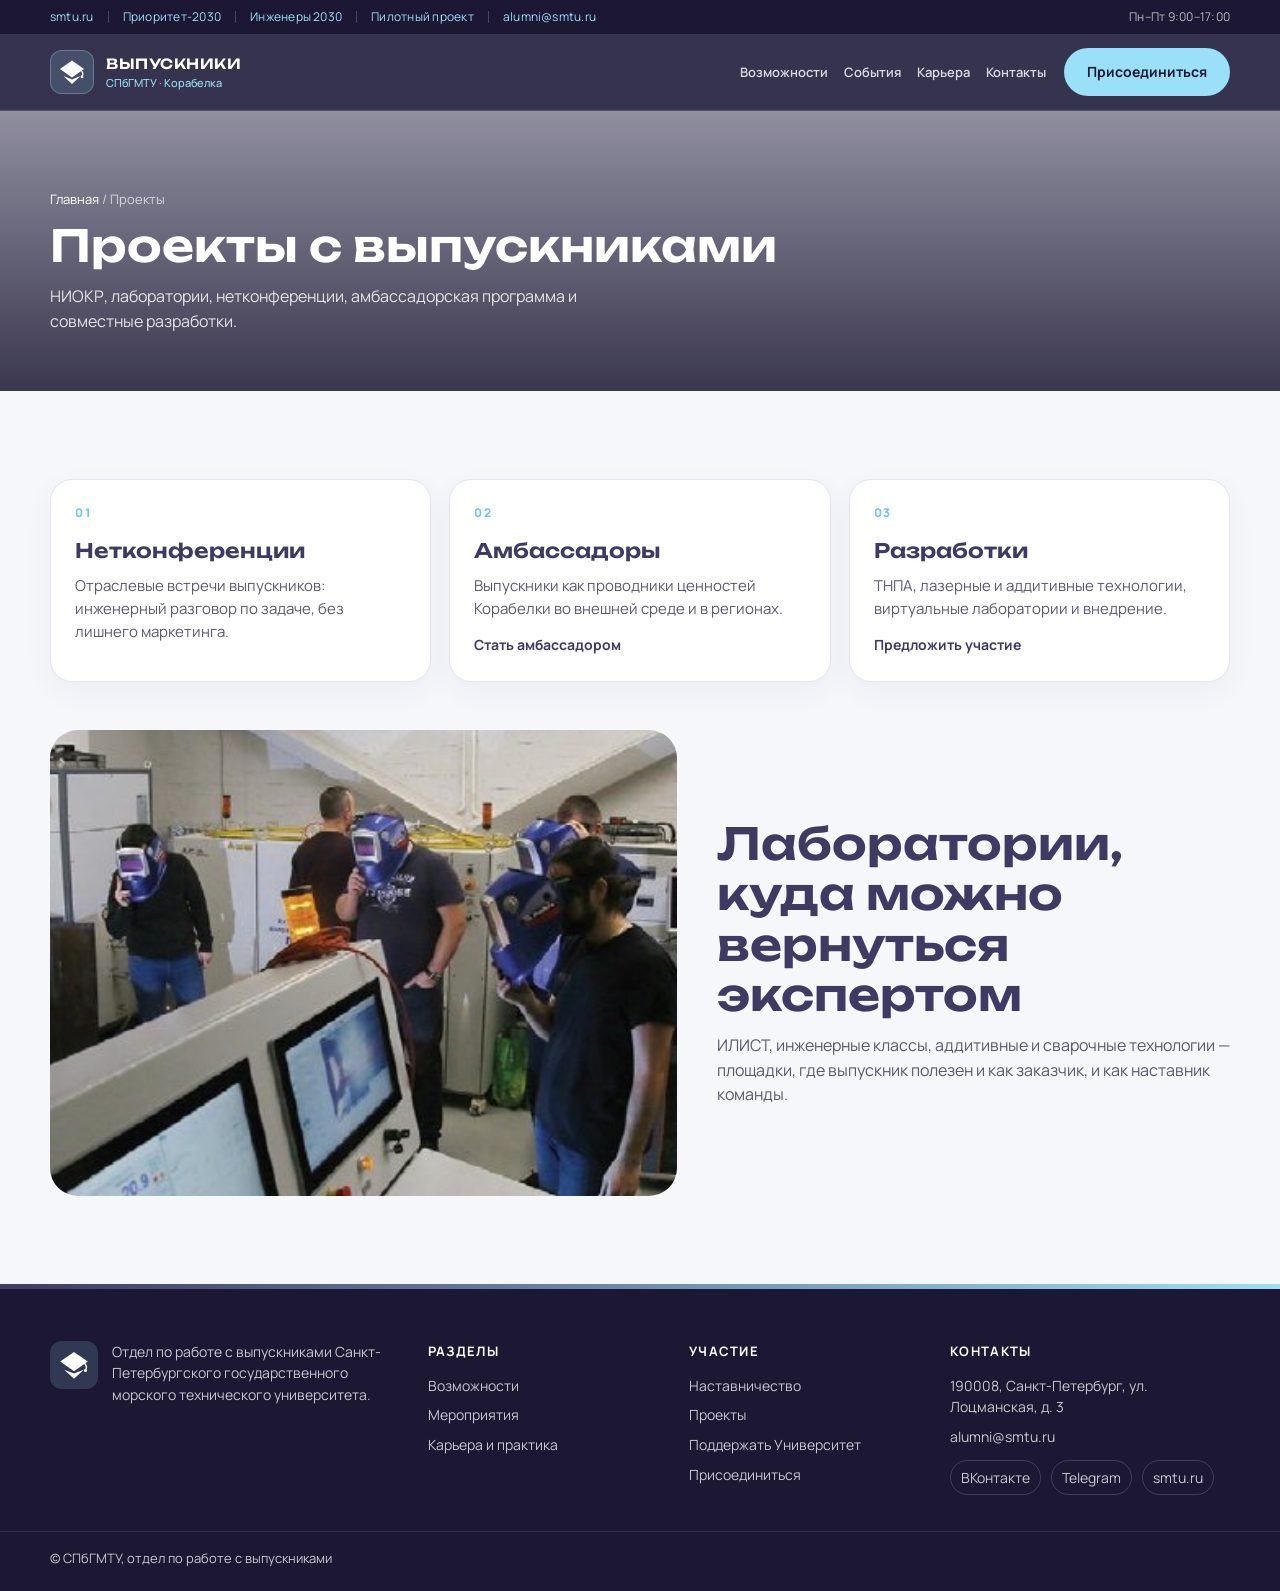
==== projects.html @ 7642f82c "Initial commit" ====
<!DOCTYPE html>
<html lang="ru">
<head>
  <meta charset="UTF-8">
  <meta name="viewport" content="width=device-width, initial-scale=1.0">
  <title>Проекты и разработки — Выпускники СПбГМТУ</title>
  <link rel="icon" href="img/favicon.png">
  <link rel="preconnect" href="https://fonts.googleapis.com">
  <link rel="preconnect" href="https://fonts.gstatic.com" crossorigin>
  <link href="https://fonts.googleapis.com/css2?family=Manrope:wght@400;500;600;700;800&family=Unbounded:wght@500;600&display=swap" rel="stylesheet">
  <link rel="stylesheet" href="css/style.css">
</head>
<body data-page="projects">
  <main>
    <section class="page-hero" style="--page-image:url('img/rnd.jpg')">
      <div class="container">
        <div class="crumbs"><a href="index.html">Главная</a> / Проекты</div>
        <h1>Проекты с выпускниками</h1>
        <p>НИОКР, лаборатории, нетконференции, амбассадорская программа и совместные разработки.</p>
      </div>
    </section>
    <section class="section">
      <div class="container grid-3">
        <article class="card"><div class="card__num">01</div><h3>Нетконференции</h3><p>Отраслевые встречи выпускников: инженерный разговор по задаче, без лишнего маркетинга.</p></article>
        <article class="card"><div class="card__num">02</div><h3>Амбассадоры</h3><p>Выпускники как проводники ценностей Корабелки во внешней среде и в регионах.</p><a class="more" data-form="ambassador" href="#">Стать амбассадором</a></article>
        <article class="card"><div class="card__num">03</div><h3>Разработки</h3><p>ТНПА, лазерные и аддитивные технологии, виртуальные лаборатории и внедрение.</p><a class="more" data-form="project" href="#">Предложить участие</a></article>
      </div>
      <div class="container split" style="margin-top:48px">
        <img src="img/lab-weld.jpg" alt="Лаборатория лазерных и сварочных технологий">
        <div>
          <h2 class="display" style="margin-bottom:12px">Лаборатории, куда можно вернуться экспертом</h2>
          <p style="color:var(--muted)">ИЛИСТ, инженерные классы, аддитивные и сварочные технологии — площадки, где выпускник полезен и как заказчик, и как наставник команды.</p>
        </div>
      </div>
    </section>
  </main>
  <script src="js/config.js"></script>
  <script src="js/layout.js"></script>
  <script src="js/main.js"></script>
</body>
</html>
---- css/style.css ----
:root {
  --navy: #3f3a64;
  --navy-deep: #2a2745;
  --navy-ink: #1c1833;
  --cyan: #99e0f8;
  --cyan-deep: #6ec9e8;
  --paper: #f6f7fb;
  --ice: #eef6fb;
  --white: #ffffff;
  --ink: #1c1a2e;
  --muted: #5b5870;
  --line: #e3e5ef;
  --shadow: 0 18px 50px rgba(63, 58, 100, 0.14);
  --radius: 22px;
  --header: 76px;
  --font: "Manrope", system-ui, sans-serif;
  --display: "Unbounded", "Manrope", sans-serif;
}

*,
*::before,
*::after { box-sizing: border-box; margin: 0; padding: 0; }

html { scroll-behavior: smooth; }

body {
  font-family: var(--font);
  color: var(--ink);
  background: var(--paper);
  line-height: 1.55;
  min-height: 100vh;
}

img { max-width: 100%; display: block; }
a { color: inherit; text-decoration: none; }
button { font-family: inherit; }
.container { width: min(1180px, calc(100% - 32px)); margin-inline: auto; }

.header {
  position: sticky;
  top: 0;
  z-index: 50;
  color: #fff;
  background: rgba(42, 39, 69, 0.94);
  backdrop-filter: blur(16px);
  border-bottom: 1px solid rgba(153, 224, 248, 0.18);
}
.topbar {
  display: flex;
  align-items: center;
  gap: 14px;
  min-height: 34px;
  font-size: 12px;
  letter-spacing: .02em;
  color: rgba(255,255,255,.7);
  background: var(--navy-ink);
}
.topbar a { color: var(--cyan); }
.topbar__inner {
  display: flex;
  align-items: center;
  flex-wrap: wrap;
  gap: 10px 14px;
  min-height: 34px;
  padding: 4px 0;
}
.topbar__sep { width: 1px; height: 12px; background: rgba(255,255,255,.2); }
.topbar__muted { margin-left: auto; }

.header__row {
  position: relative;
  min-height: var(--header);
  display: flex;
  align-items: center;
  gap: 18px;
}
.brand {
  display: flex;
  align-items: center;
  gap: 12px;
  flex-shrink: 0;
}
.brand img {
  height: 44px;
  width: 44px;
  padding: 7px;
  background: rgba(153, 224, 248, .16);
  border: 1px solid rgba(153, 224, 248, .32);
  border-radius: 12px;
}
.brand strong {
  display: block;
  font-family: var(--display);
  font-size: 14px;
  font-weight: 600;
  letter-spacing: .04em;
  text-transform: uppercase;
}
.brand small {
  display: block;
  color: var(--cyan);
  font-size: 11px;
  font-weight: 500;
}

.nav {
  display: flex;
  gap: 16px;
  margin-left: auto;
  flex-wrap: nowrap;
}
.nav__link {
  font-size: 13px;
  font-weight: 600;
  color: rgba(255,255,255,.82);
  padding: 8px 0;
  position: relative;
  white-space: nowrap;
}
.nav__link:hover,
.nav__link.is-active { color: var(--cyan); }
.nav__link.is-active::after {
  content: "";
  position: absolute;
  left: 0; right: 0; bottom: 2px;
  height: 2px;
  background: var(--cyan);
  border-radius: 2px;
}

.header__cta { display: flex; align-items: center; gap: 10px; }
.burger {
  display: none;
  width: 44px; height: 44px;
  border: 1px solid rgba(255,255,255,.28);
  background: transparent;
  border-radius: 12px;
  flex-direction: column;
  justify-content: center;
  align-items: center;
  gap: 5px;
  cursor: pointer;
}
.burger span { display: block; width: 18px; height: 2px; background: #fff; }

.btn {
  display: inline-flex;
  align-items: center;
  justify-content: center;
  gap: 8px;
  min-height: 48px;
  padding: 0 22px;
  border-radius: 999px;
  font-weight: 700;
  font-size: 14px;
  border: 1px solid transparent;
  cursor: pointer;
  transition: .2s ease;
  text-align: center;
}
.btn--primary {
  background: var(--navy);
  color: #fff;
  box-shadow: 0 10px 24px rgba(63, 58, 100, .28);
}
.btn--primary:hover { background: var(--navy-deep); }
.btn--cyan {
  background: var(--cyan);
  color: var(--navy-ink);
}
.btn--cyan:hover { background: #b7ebfb; }
.btn--ghost {
  background: transparent;
  color: #fff;
  border-color: rgba(255,255,255,.4);
}
.btn--ghost:hover { border-color: var(--cyan); color: var(--cyan); }
.btn--line {
  background: #fff;
  color: var(--navy);
  border-color: var(--line);
}
.btn--line:hover { border-color: var(--navy); }
.btn--lg { min-height: 54px; padding: 0 26px; font-size: 15px; }

.hero {
  position: relative;
  min-height: calc(100vh - 110px);
  color: #fff;
  overflow: hidden;
  display: grid;
  align-items: end;
  background: var(--navy-ink) center/cover no-repeat;
}
.hero::before {
  content: "";
  position: absolute; inset: 0;
  background:
    linear-gradient(180deg, rgba(28,24,51,.2) 0%, rgba(28,24,51,.55) 46%, rgba(28,24,51,.92) 100%),
    linear-gradient(90deg, rgba(42,39,69,.72), transparent 62%);
}
.hero::after {
  content: "";
  position: absolute;
  inset: auto -10% -18% auto;
  width: 52vw;
  height: 52vw;
  max-width: 640px;
  max-height: 640px;
  border: 1px solid rgba(153,224,248,.18);
  border-radius: 50%;
  pointer-events: none;
}
.hero__inner {
  position: relative;
  z-index: 1;
  padding: 56px 0 64px;
}
.kicker {
  display: inline-flex;
  align-items: center;
  gap: 10px;
  letter-spacing: .18em;
  text-transform: uppercase;
  font-size: 11px;
  font-weight: 700;
  color: var(--cyan);
  margin-bottom: 18px;
}
.kicker::before {
  content: "";
  width: 28px; height: 2px; background: currentColor;
}
.hero h1 {
  font-family: var(--display);
  font-size: clamp(38px, 6.4vw, 76px);
  line-height: 1.05;
  font-weight: 600;
  max-width: 12ch;
  margin-bottom: 18px;
}
.hero p {
  max-width: 54ch;
  font-size: 18px;
  color: rgba(255,255,255,.86);
  margin-bottom: 28px;
}
.hero__actions { display: flex; flex-wrap: wrap; gap: 12px; margin-bottom: 40px; }
.stats {
  display: grid;
  grid-template-columns: repeat(4, 1fr);
  gap: 18px;
  border-top: 1px solid rgba(153, 224, 248, .22);
  padding-top: 22px;
}
.stats b {
  display: block;
  font-family: var(--display);
  font-size: 28px;
  color: var(--cyan);
}
.stats span { color: rgba(255,255,255,.68); font-size: 13px; }

.section { padding: 88px 0; }
.section--ice { background: var(--ice); }
.section--navy { background: var(--navy); color: #fff; }
.section__head { margin-bottom: 36px; max-width: 720px; }
.section__head h2,
.page-hero h1,
.display {
  font-family: var(--display);
  font-size: clamp(28px, 4vw, 44px);
  line-height: 1.15;
  font-weight: 600;
  color: var(--navy);
}
.section--navy h2,
.section--navy .display { color: #fff; }
.section__head p { color: var(--muted); margin-top: 12px; font-size: 17px; }

.grid-3 { display: grid; grid-template-columns: repeat(3, 1fr); gap: 18px; }
.grid-2 { display: grid; grid-template-columns: repeat(2, 1fr); gap: 18px; }
.grid-4 { display: grid; grid-template-columns: repeat(4, 1fr); gap: 16px; }

.card {
  background: #fff;
  border: 1px solid var(--line);
  border-radius: var(--radius);
  padding: 24px;
  box-shadow: 0 10px 28px rgba(63, 58, 100, .05);
  transition: .22s ease;
}
.card:hover { transform: translateY(-4px); box-shadow: var(--shadow); }
.card__num {
  font-size: 12px;
  font-weight: 800;
  letter-spacing: .14em;
  color: var(--cyan-deep);
  margin-bottom: 12px;
}
.card h3 {
  font-family: var(--display);
  font-size: 20px;
  margin-bottom: 8px;
  color: var(--navy);
  font-weight: 600;
}
.card p { color: var(--muted); font-size: 15px; }
.more {
  display: inline-block;
  margin-top: 14px;
  font-weight: 700;
  font-size: 14px;
  color: var(--navy);
}

.role {
  display: flex;
  gap: 16px;
  align-items: flex-start;
  color: inherit;
}
.role__icon {
  width: 46px; height: 46px; flex-shrink: 0;
  border-radius: 14px;
  background: linear-gradient(180deg, #e8f8fe, #c8eefb);
  color: var(--navy);
  display: grid; place-items: center;
  font-weight: 800;
  font-size: 13px;
}
.role.is-highlighted { outline: 2px solid var(--cyan); }

.twin {
  display: grid;
  grid-template-columns: 1fr 1fr;
  gap: 18px;
}
.twin__col {
  border-radius: 28px;
  padding: 36px;
  min-height: 420px;
}
.twin__col--dark {
  background:
    linear-gradient(180deg, rgba(42,39,69,.55), rgba(28,24,51,.9)),
    url("../img/rnd.jpg") center/cover;
  color: #fff;
}
.twin__col--light {
  background:
    linear-gradient(180deg, rgba(255,255,255,.9), rgba(238,246,251,.95)),
    url("../img/community.jpg") center/cover;
}
.twin h3 {
  font-family: var(--display);
  font-size: 30px;
  margin: 10px 0 18px;
}
.twin ul { list-style: none; display: grid; gap: 10px; }
.twin li {
  padding: 0;
  border-radius: 14px;
  background: rgba(255,255,255,.08);
  font-weight: 600;
}
.twin li a {
  display: block;
  padding: 12px 14px;
  color: inherit;
  border-radius: 14px;
  transition: .2s ease;
}
.twin__col--dark li a:hover {
  background: rgba(153, 224, 248, .18);
  color: var(--cyan);
}
.twin__col--light li {
  background: rgba(63,58,100,.06);
  color: var(--navy);
}
.twin__col--light li a:hover {
  background: rgba(63, 58, 100, .12);
}
.twin__col--light h3 { color: var(--navy); }

.photo-card {
  position: relative;
  min-height: 250px;
  border-radius: var(--radius);
  overflow: hidden;
  color: #fff;
  display: flex;
  align-items: flex-end;
  padding: 22px;
  background: center/cover no-repeat;
}
.photo-card::after {
  content: "";
  position: absolute; inset: 0;
  background: linear-gradient(180deg, transparent, rgba(28,24,51,.86));
}
.photo-card span, .photo-card strong { position: relative; z-index: 1; }
.photo-card strong { display: block; font-family: var(--display); font-size: 20px; }

.story { overflow: hidden; padding: 0; }
.story img { width: 100%; height: 210px; object-fit: cover; }
.story__body { padding: 20px; }
.tag {
  display: inline-block;
  background: rgba(153, 224, 248, .28);
  color: var(--navy);
  font-size: 12px;
  font-weight: 700;
  padding: 4px 10px;
  border-radius: 999px;
  margin-bottom: 10px;
}

.event {
  display: grid;
  grid-template-columns: 88px 1fr auto;
  gap: 18px;
  align-items: center;
}
.event + .event { margin-top: 12px; }
.event__date {
  background: var(--navy);
  color: #fff;
  border-radius: 16px;
  text-align: center;
  padding: 12px 6px;
}
.event__date b {
  display: block;
  font-family: var(--display);
  font-size: 26px;
  color: var(--cyan);
}
.event__date span { font-size: 12px; opacity: .8; }

.cta {
  display: grid;
  grid-template-columns: 1.25fr .75fr;
  overflow: hidden;
  background: var(--navy);
  color: #fff;
  border-radius: 28px;
}
.cta__text { padding: 42px; }
.cta h2 { color: #fff; font-family: var(--display); font-size: 32px; margin: 8px 0 12px; }
.cta p { color: rgba(255,255,255,.78); margin-bottom: 22px; }
.cta img { width: 100%; height: 100%; object-fit: cover; min-height: 280px; }

.page-hero {
  background:
    linear-gradient(180deg, rgba(42,39,69,.5), rgba(28,24,51,.86)),
    var(--page-image, url("../img/congress.jpg")) center/cover no-repeat;
  color: #fff;
  padding: 78px 0 58px;
}
.crumbs { color: rgba(255,255,255,.7); font-size: 13px; margin-bottom: 12px; }
.crumbs a { color: #fff; }
.page-hero h1 { color: #fff; }
.page-hero p { margin-top: 12px; max-width: 62ch; color: rgba(255,255,255,.84); }

.split {
  display: grid;
  grid-template-columns: 1.1fr .9fr;
  gap: 40px;
  align-items: center;
}
.split img {
  width: 100%;
  border-radius: 28px;
  min-height: 320px;
  object-fit: cover;
}

.faq details {
  background: #fff;
  border: 1px solid var(--line);
  border-radius: 16px;
  padding: 16px 18px;
  margin-bottom: 10px;
}
.faq summary { cursor: pointer; font-weight: 700; color: var(--navy); }
.faq p { margin-top: 8px; color: var(--muted); }

.footer { background: var(--navy-ink); color: rgba(255,255,255,.76); }
.footer__accent { height: 5px; background: linear-gradient(90deg, var(--navy), var(--cyan)); }
.footer__grid {
  display: grid;
  grid-template-columns: 1.5fr 1fr 1fr 1.2fr;
  gap: 28px;
  padding: 52px 0 28px;
}
.footer h3 {
  color: #fff;
  font-size: 13px;
  margin-bottom: 14px;
  letter-spacing: .1em;
  text-transform: uppercase;
}
.footer a, .footer p { display: block; margin-bottom: 8px; font-size: 14px; }
.footer a:hover { color: var(--cyan); }
.footer__brand { display: flex; gap: 14px; }
.footer__brand img {
  height: 48px;
  width: 48px;
  padding: 8px;
  background: rgba(153, 224, 248, .16);
  border-radius: 12px;
}
.footer__copy {
  border-top: 1px solid rgba(255,255,255,.1);
  padding: 16px 0 22px;
  font-size: 13px;
}
.social { display: flex; gap: 10px; flex-wrap: wrap; margin-top: 12px; }
.social a {
  border: 1px solid rgba(255,255,255,.16);
  padding: 6px 10px;
  border-radius: 999px;
}

.contact-map {
  border-radius: 24px;
  overflow: hidden;
  min-height: 320px;
  border: 1px solid var(--line);
}
.contact-map iframe { width: 100%; height: 380px; border: 0; }

.note {
  margin-top: 14px;
  font-size: 13px;
  color: var(--muted);
}

@media (max-width: 1100px) {
  .nav {
    display: none;
    position: absolute;
    left: 16px; right: 16px; top: calc(100% + 8px);
    background: #fff;
    border-radius: 16px;
    padding: 12px;
    flex-direction: column;
    box-shadow: var(--shadow);
    z-index: 60;
  }
  .nav.is-open { display: flex; }
  .nav.is-open .nav__link { color: var(--navy); }
  .burger { display: flex; }
}

@media (max-width: 980px) {
  .stats { grid-template-columns: 1fr 1fr; }
  .grid-3, .grid-4, .grid-2, .split, .cta, .footer__grid, .event, .twin {
    grid-template-columns: 1fr;
  }
  .brand small { display: none; }
  .hero { min-height: 86vh; align-items: center; }
  .topbar__muted { display: none; }
}

@media (max-width: 560px) {
  .header__cta .btn { display: none; }
  .stats { grid-template-columns: 1fr; }
  .hero__actions { flex-direction: column; align-items: stretch; }
}
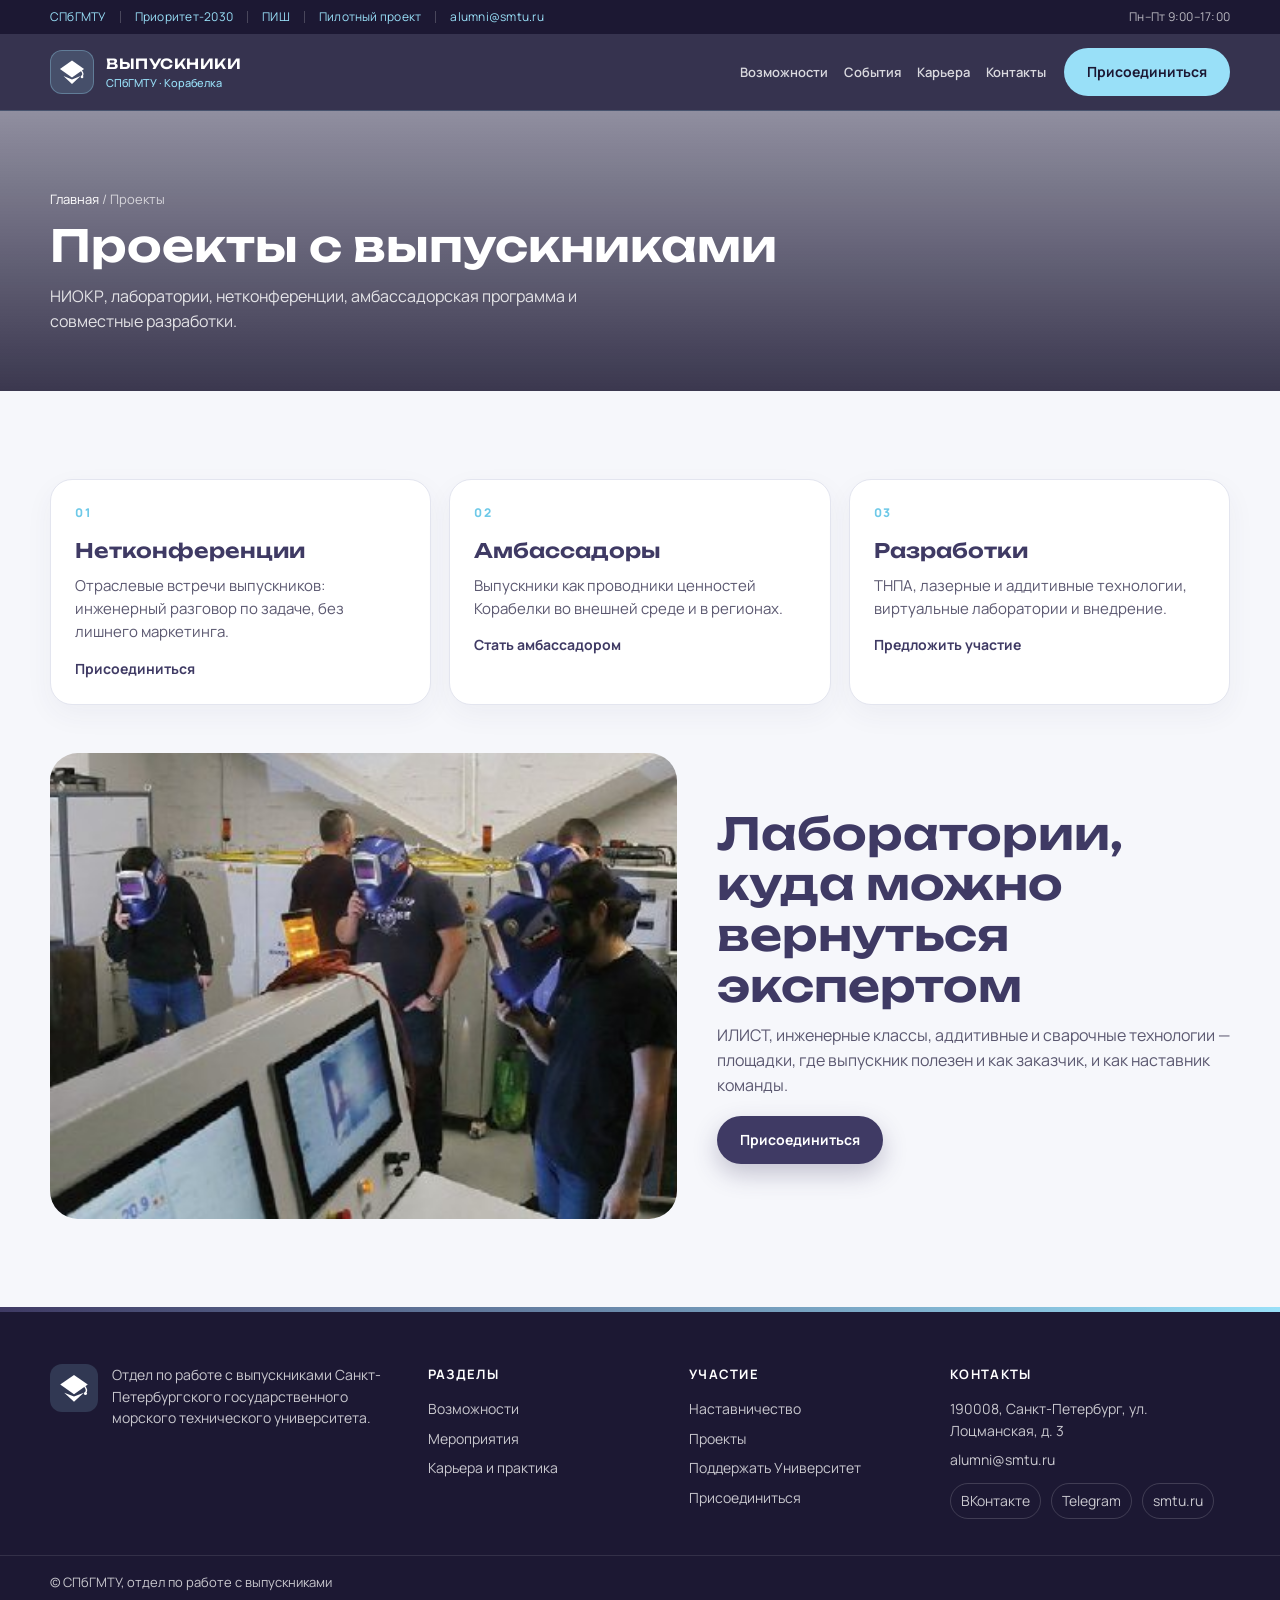
==== commit c42518f9: "Update 1" ====
--- a/projects.html
+++ b/projects.html
@@ -21,7 +21,7 @@
     </section>
     <section class="section">
       <div class="container grid-3">
-        <article class="card"><div class="card__num">01</div><h3>Нетконференции</h3><p>Отраслевые встречи выпускников: инженерный разговор по задаче, без лишнего маркетинга.</p></article>
+        <article class="card"><div class="card__num">01</div><h3>Нетконференции</h3><p>Отраслевые встречи выпускников: инженерный разговор по задаче, без лишнего маркетинга.</p><a class="more" data-form="event" href="#">Присоединиться</a></article>
         <article class="card"><div class="card__num">02</div><h3>Амбассадоры</h3><p>Выпускники как проводники ценностей Корабелки во внешней среде и в регионах.</p><a class="more" data-form="ambassador" href="#">Стать амбассадором</a></article>
         <article class="card"><div class="card__num">03</div><h3>Разработки</h3><p>ТНПА, лазерные и аддитивные технологии, виртуальные лаборатории и внедрение.</p><a class="more" data-form="project" href="#">Предложить участие</a></article>
       </div>
@@ -29,7 +29,8 @@
         <img src="img/lab-weld.jpg" alt="Лаборатория лазерных и сварочных технологий">
         <div>
           <h2 class="display" style="margin-bottom:12px">Лаборатории, куда можно вернуться экспертом</h2>
-          <p style="color:var(--muted)">ИЛИСТ, инженерные классы, аддитивные и сварочные технологии — площадки, где выпускник полезен и как заказчик, и как наставник команды.</p>
+          <p style="color:var(--muted);margin-bottom:18px">ИЛИСТ, инженерные классы, аддитивные и сварочные технологии — площадки, где выпускник полезен и как заказчик, и как наставник команды.</p>
+          <a class="btn btn--primary" data-form="join" href="#">Присоединиться</a>
         </div>
       </div>
     </section>
